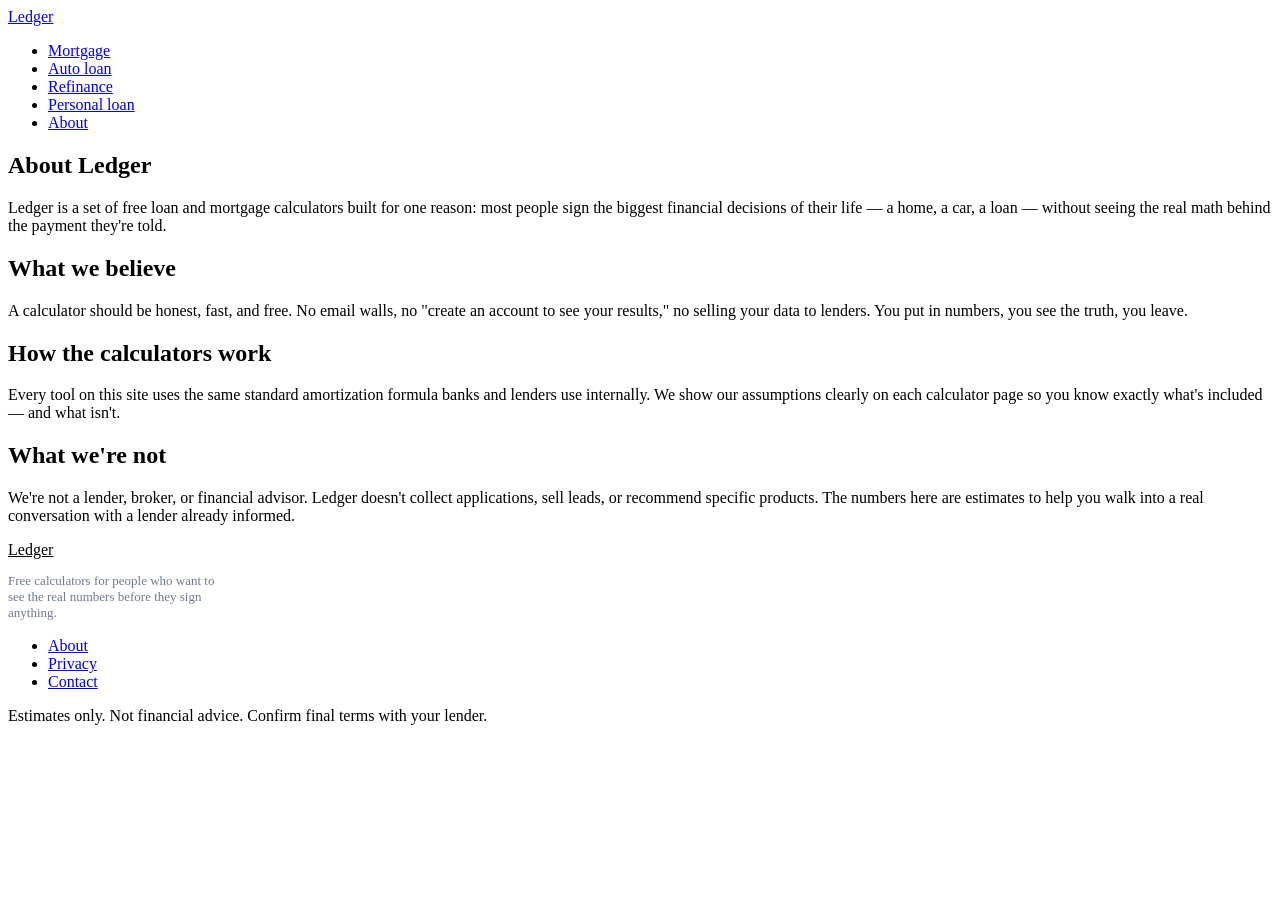
==== about.html @ 5fc6dec8 "Add files via upload" ====
<!DOCTYPE html>
<html lang="en">
<head>
<meta charset="UTF-8">
<meta name="viewport" content="width=device-width, initial-scale=1.0">
<title>About | Ledger</title>
<meta name="description" content="Why Ledger exists and how our calculators work.">
<link rel="stylesheet" href="assets/style.css">
</head>
<body>
<div class="wrap nav">
  <a href="index.html" class="brand"><span class="mark"></span>Ledger</a>
  <ul>
    <li><a href="mortgage-calculator.html">Mortgage</a></li>
    <li><a href="auto-loan-calculator.html">Auto loan</a></li>
    <li><a href="refinance-calculator.html">Refinance</a></li>
    <li><a href="personal-loan-calculator.html">Personal loan</a></li>
    <li><a href="about.html">About</a></li>
  </ul>
</div>
<article class="article">
  <h1>About Ledger</h1>
  <p>Ledger is a set of free loan and mortgage calculators built for one reason: most people sign the biggest financial decisions of their life — a home, a car, a loan — without seeing the real math behind the payment they're told.</p>
  <h2>What we believe</h2>
  <p>A calculator should be honest, fast, and free. No email walls, no "create an account to see your results," no selling your data to lenders. You put in numbers, you see the truth, you leave.</p>
  <h2>How the calculators work</h2>
  <p>Every tool on this site uses the same standard amortization formula banks and lenders use internally. We show our assumptions clearly on each calculator page so you know exactly what's included — and what isn't.</p>
  <h2>What we're not</h2>
  <p>We're not a lender, broker, or financial advisor. Ledger doesn't collect applications, sell leads, or recommend specific products. The numbers here are estimates to help you walk into a real conversation with a lender already informed.</p>
</article>
<footer>
  <div class="wrap">
    <div>
      <a href="index.html" class="brand" style="color:var(--text-on-ink); margin-bottom:14px; display:flex;"><span class="mark"></span>Ledger</a>
      <p style="max-width:32ch; font-size:13px; color:#6E7A8E;">Free calculators for people who want to see the real numbers before they sign anything.</p>
    </div>
    <ul>
      <li><a href="about.html">About</a></li>
      <li><a href="privacy.html">Privacy</a></li>
      <li><a href="contact.html">Contact</a></li>
    </ul>
  </div>
  <p class="fine">Estimates only. Not financial advice. Confirm final terms with your lender.</p>
</footer>
</body>
</html>
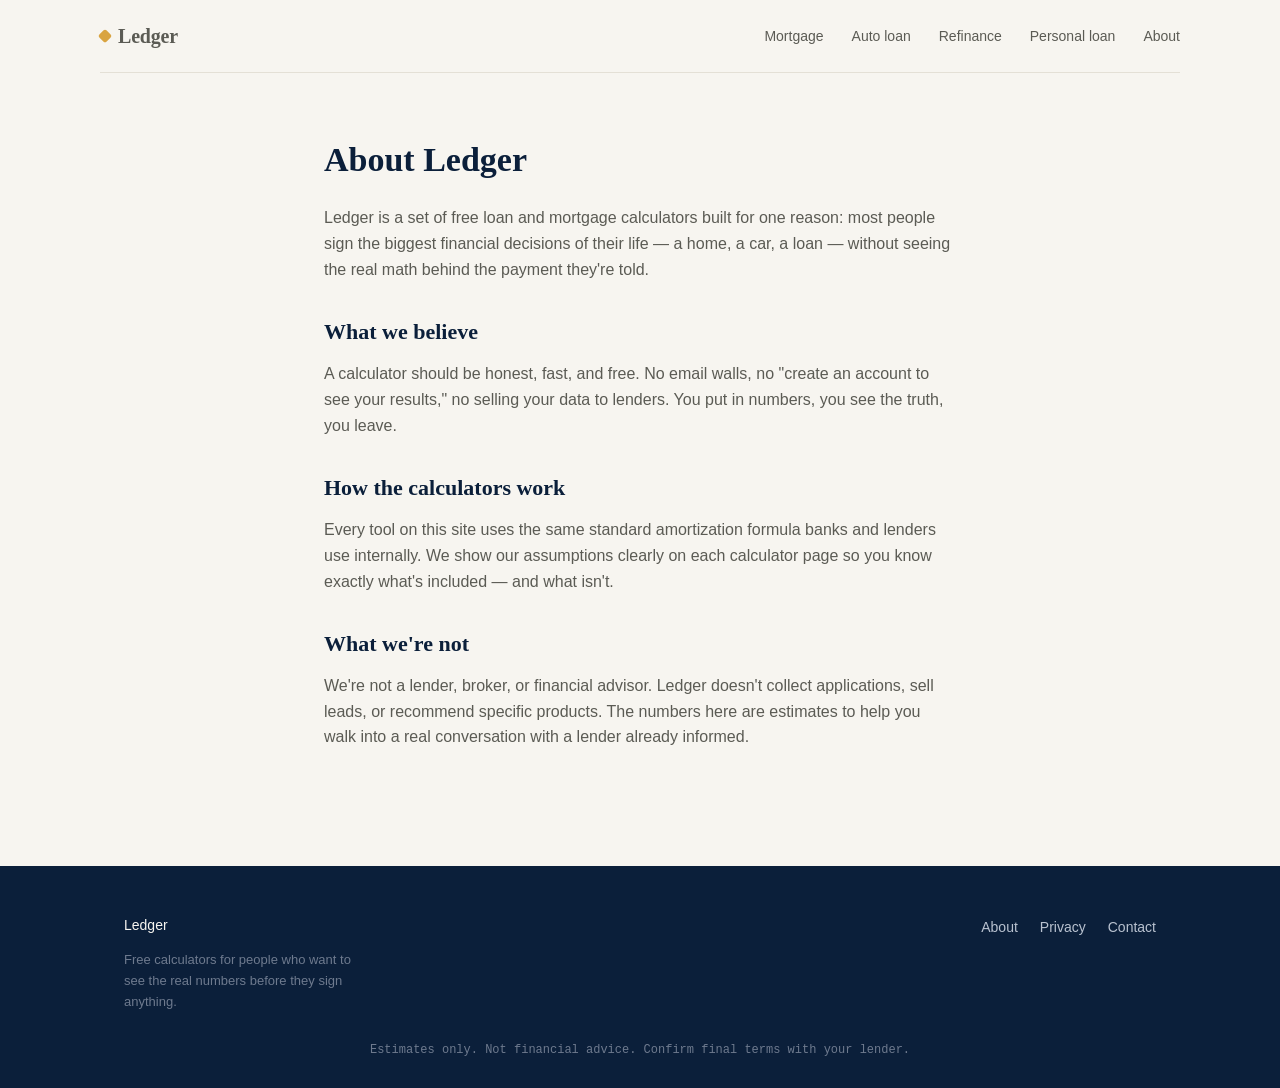
==== commit a5ec49ca: "Update about.html" ====
--- a/about.html
+++ b/about.html
@@ -5,7 +5,7 @@
 <meta name="viewport" content="width=device-width, initial-scale=1.0">
 <title>About | Ledger</title>
 <meta name="description" content="Why Ledger exists and how our calculators work.">
-<link rel="stylesheet" href="assets/style.css">
+<link rel="stylesheet" href="/style.css">
 </head>
 <body>
 <div class="wrap nav">
--- a/style.css
+++ b/style.css
@@ -0,0 +1,129 @@
+@import url('https://fonts.googleapis.com/css2?family=Fraunces:opsz,wght@9..144,400;9..144,500;9..144,600&family=Inter:wght@400;500;600&family=JetBrains+Mono:wght@400;500;700&display=swap');
+
+:root{
+  --ink:#0B1F3A;
+  --ink-2:#132A4D;
+  --paper:#F7F5F0;
+  --paper-2:#FFFFFF;
+  --gold:#D9A441;
+  --gold-dark:#B0812B;
+  --green:#1F8A54;
+  --line:#E4E0D6;
+  --text:#1B1B18;
+  --text-soft:#5B5B54;
+  --text-on-ink:#F7F5F0;
+  --text-on-ink-soft:#B9C2D0;
+  --radius:10px;
+  --serif:'Fraunces', serif;
+  --sans:'Inter', sans-serif;
+  --mono:'JetBrains Mono', monospace;
+}
+*{box-sizing:border-box; margin:0; padding:0;}
+body{
+  font-family:var(--sans);
+  background:var(--paper);
+  color:var(--text);
+  line-height:1.6;
+  -webkit-font-smoothing:antialiased;
+}
+a{color:inherit; text-decoration:none;}
+img{max-width:100%; display:block;}
+.wrap{max-width:1080px; margin:0 auto; padding:0 24px;}
+
+/* Nav */
+.nav{
+  display:flex; align-items:center; justify-content:space-between;
+  padding:20px 0; border-bottom:1px solid var(--line);
+}
+.nav .brand{font-family:var(--serif); font-weight:600; font-size:20px; letter-spacing:-0.01em; display:flex; align-items:center; gap:8px;}
+.nav .brand .mark{width:10px; height:10px; background:var(--gold); border-radius:2px; display:inline-block; transform:rotate(45deg);}
+.nav ul{list-style:none; display:flex; gap:28px;}
+.nav a{font-size:14px; font-weight:500; color:var(--text-soft); transition:color .15s;}
+.nav a:hover{color:var(--ink);}
+
+/* Hero */
+.hero{background:var(--ink); color:var(--text-on-ink); padding:88px 0 96px; position:relative; overflow:hidden;}
+.hero .wrap{display:grid; grid-template-columns:1.1fr 0.9fr; gap:56px; align-items:center;}
+.eyebrow{font-family:var(--mono); font-size:12px; letter-spacing:.12em; text-transform:uppercase; color:var(--gold); margin-bottom:18px; display:block;}
+.hero h1{font-family:var(--serif); font-weight:500; font-size:44px; line-height:1.12; letter-spacing:-0.01em; margin-bottom:20px;}
+.hero p.lead{font-size:17px; color:var(--text-on-ink-soft); max-width:46ch; margin-bottom:32px;}
+.btn{
+  display:inline-flex; align-items:center; gap:8px; font-weight:600; font-size:15px;
+  padding:13px 26px; border-radius:var(--radius); border:1px solid transparent; cursor:pointer;
+  transition:transform .12s ease, background .15s;
+}
+.btn-gold{background:var(--gold); color:var(--ink);}
+.btn-gold:hover{background:var(--gold-dark); transform:translateY(-1px);}
+.btn-outline{background:transparent; border-color:rgba(247,245,240,.28); color:var(--text-on-ink);}
+.btn-outline:hover{border-color:var(--gold); color:var(--gold);}
+.btn-row{display:flex; gap:14px; flex-wrap:wrap;}
+
+/* Receipt card (signature element) */
+.receipt{
+  background:var(--paper-2); color:var(--text); border-radius:4px;
+  padding:26px 24px 20px; position:relative; box-shadow:0 24px 60px rgba(0,0,0,.35);
+}
+.receipt::before{
+  content:""; position:absolute; top:-9px; left:0; right:0; height:18px;
+  background:
+    linear-gradient(-45deg, var(--paper-2) 8px, transparent 0),
+    linear-gradient(45deg, var(--paper-2) 8px, transparent 0);
+  background-size:16px 16px; background-repeat:repeat-x; background-color:transparent;
+}
+.receipt .rline{display:flex; justify-content:space-between; font-family:var(--mono); font-size:13px; color:var(--text-soft); padding:6px 0; border-bottom:1px dashed var(--line);}
+.receipt .rline.total{color:var(--text); font-weight:700; font-size:15px; border-bottom:none; padding-top:12px;}
+.receipt .rtitle{font-family:var(--mono); font-size:11px; letter-spacing:.1em; text-transform:uppercase; color:var(--text-soft); margin-bottom:10px;}
+
+/* Sections */
+section{padding:80px 0;}
+.section-head{max-width:640px; margin:0 auto 44px; text-align:center;}
+.section-head .eyebrow{color:var(--gold-dark);}
+.section-head h2{font-family:var(--serif); font-weight:500; font-size:32px; color:var(--ink); margin-bottom:12px;}
+.section-head p{color:var(--text-soft); font-size:16px;}
+
+.grid-4{display:grid; grid-template-columns:repeat(4,1fr); gap:18px;}
+.grid-3{display:grid; grid-template-columns:repeat(3,1fr); gap:20px;}
+.grid-2{display:grid; grid-template-columns:1fr 1fr; gap:24px;}
+
+.card{
+  background:var(--paper-2); border:1px solid var(--line); border-radius:var(--radius);
+  padding:26px 22px; transition:border-color .15s, transform .15s;
+}
+.card:hover{border-color:var(--gold); transform:translateY(-2px);}
+.card .num{font-family:var(--mono); color:var(--gold-dark); font-size:12px; letter-spacing:.08em; margin-bottom:10px; display:block;}
+.card h3{font-family:var(--serif); font-size:19px; font-weight:500; margin-bottom:8px; color:var(--ink);}
+.card p{color:var(--text-soft); font-size:14px;}
+
+footer{background:var(--ink); color:var(--text-on-ink-soft); padding:48px 0 28px; margin-top:40px;}
+footer .wrap{display:flex; justify-content:space-between; align-items:flex-start; flex-wrap:wrap; gap:24px;}
+footer a{color:var(--text-on-ink-soft); font-size:14px;}
+footer a:hover{color:var(--gold);}
+footer ul{list-style:none; display:flex; gap:22px; flex-wrap:wrap;}
+.fine{font-family:var(--mono); font-size:12px; color:#6E7A8E; margin-top:28px; text-align:center;}
+
+/* Calculator tool layout */
+.tool-page .hero{padding:56px 0 64px;}
+.tool-page .hero h1{font-size:34px;}
+.tool-grid{display:grid; grid-template-columns:1fr 1fr; gap:28px; align-items:start; margin-top:-56px; position:relative; z-index:2;}
+.panel{background:var(--paper-2); border:1px solid var(--line); border-radius:var(--radius); padding:26px;}
+.field{margin-bottom:18px;}
+.field label{display:block; font-size:13px; font-weight:600; color:var(--text-soft); margin-bottom:6px;}
+.field input[type=number], .field input[type=range]{
+  width:100%; font-family:var(--mono); font-size:15px; padding:10px 12px;
+  border:1px solid var(--line); border-radius:8px; background:var(--paper);
+}
+.field input[type=number]:focus{outline:2px solid var(--gold); border-color:var(--gold);}
+.result-value{font-family:var(--mono); font-weight:700; font-size:26px; color:var(--ink);}
+.result-value.green{color:var(--green);}
+.article{max-width:680px; margin:0 auto; padding:60px 24px;}
+.article h1{font-family:var(--serif); font-size:34px; margin-bottom:18px; color:var(--ink);}
+.article h2{font-family:var(--serif); font-size:22px; margin:32px 0 12px; color:var(--ink);}
+.article p{color:var(--text-soft); margin-bottom:16px; font-size:16px;}
+.article ul{margin:0 0 16px 20px; color:var(--text-soft);}
+
+@media (max-width:800px){
+  .hero .wrap, .tool-grid, .grid-4, .grid-3, .grid-2{grid-template-columns:1fr;}
+  .hero h1{font-size:32px;}
+  .nav ul{display:none;}
+  .tool-grid{margin-top:24px;}
+}
